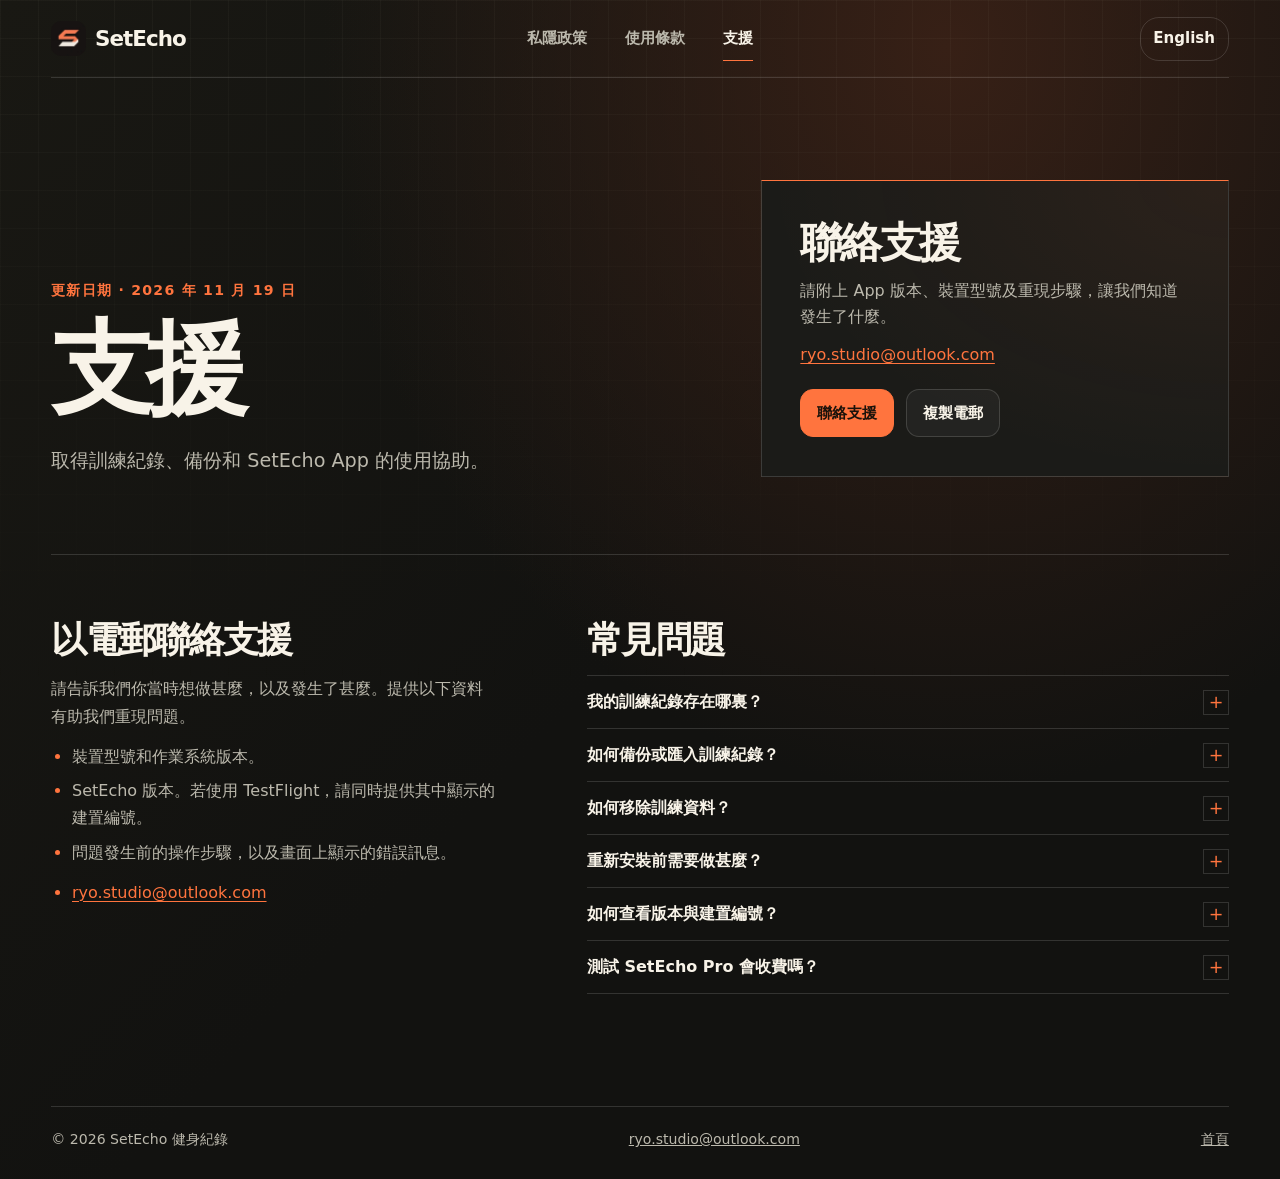
==== support.html @ 33960998 "Publish SetEcho support, privacy, and terms website" ====
<!doctype html>
<html lang="zh-Hant" data-motion="auto">
<head>
  <meta charset="utf-8">
  <meta name="viewport" content="width=device-width, initial-scale=1">
  <meta name="theme-color" content="#121210">
  <meta name="referrer" content="no-referrer">
  <meta http-equiv="Content-Security-Policy" content="default-src 'self'; script-src 'self'; style-src 'self'; img-src 'self'; object-src 'none'; base-uri 'none'; form-action 'none'">
  <meta name="description" content="取得訓練紀錄、備份和 SetEcho App 的使用協助。">
  <title>支援 | SetEcho</title>
  <link rel="canonical" href="https://asun7505.github.io/setecho-support/support.html">
  <link rel="alternate" hreflang="en" href="https://asun7505.github.io/setecho-support/en/support.html">
  <link rel="alternate" hreflang="zh-Hant" href="https://asun7505.github.io/setecho-support/support.html">
  <link rel="icon" href="./assets/icon.webp">
  <link rel="stylesheet" href="./assets/site.css">
  <link rel="stylesheet" href="./assets/legal.css">
  <script defer src="./assets/site.js"></script>
</head>
<body data-page="support">
  <a class="skip-link" href="#main">跳到主要內容</a>
  <header class="site-header shell">
    <a class="brand" href="index.html"><img src="./assets/icon.webp" width="35" height="35" alt=""><span>SetEcho</span></a>
    <nav class="site-nav" aria-label="主要導覽">
      <a href="privacy.html">私隱政策</a><a href="terms.html">使用條款</a><a href="support.html" aria-current="page">支援</a>
    </nav>
    <a class="language-link" href="./en/support.html" lang="en" hreflang="en">English</a>
  </header>
  <main id="main" tabindex="-1">
    <div class="support-hero shell"><div class="doc-intro enter"><p class="eyebrow"><time datetime="2026-11-19">更新日期 · 2026 年 11 月 19 日</time></p><h1>支援</h1><p>取得訓練紀錄、備份和 SetEcho App 的使用協助。</p></div>
      <aside class="contact-card enter">
        <h2>聯絡支援</h2>
        <p>請附上 App 版本、裝置型號及重現步驟，讓我們知道發生了什麼。</p>
        <p><a class="support-email" href="mailto:ryo.studio@outlook.com">ryo.studio@outlook.com</a></p>
        <div class="contact-actions">
          <a class="button button-primary" href="mailto:ryo.studio@outlook.com?subject=SetEcho%20Support">聯絡支援</a>
          <button class="button" type="button" data-copy-email="ryo.studio@outlook.com" data-copied="已複製電郵" data-copy-error="請手動複製上方電郵。" data-needs-script hidden>複製電郵</button>
        </div>
        <p class="copy-status" aria-live="polite" data-copy-status></p>
      </aside>
    </div>
    <div class="support-layout shell">
      <div class="support-info"><section class="doc-section" id="contact">
    <h2>以電郵聯絡支援</h2>
    <p>請告訴我們你當時想做甚麼，以及發生了甚麼。提供以下資料有助我們重現問題。</p>
    <ul><li>裝置型號和作業系統版本。</li><li>SetEcho 版本。若使用 TestFlight，請同時提供其中顯示的建置編號。</li><li>問題發生前的操作步驟，以及畫面上顯示的錯誤訊息。</li></ul>
    <ul class="doc-links"><li><a href="mailto:ryo.studio@outlook.com">ryo.studio@outlook.com</a></li></ul>
  </section></div>
      <section class="faq-list" aria-labelledby="faq-title"><h2 id="faq-title">常見問題</h2>
        <details><summary>我的訓練紀錄存在哪裏？</summary><p>SetEcho 將紀錄保存在你使用的裝置上。網頁預覽將紀錄保存在該瀏覽器。若要搬移紀錄，可在原本的裝置匯出 JSON 備份，再到另一部裝置匯入。</p></details><details><summary>如何備份或匯入訓練紀錄？</summary><p>前往「設定 → 備份」匯出 JSON 檔案。在另一部裝置或重新安裝後，打開同一選單，選取備份檔案以合併到個人紀錄。SetEcho 也支援匯入相容的 GymFixLab 備份。</p></details><details><summary>如何移除訓練資料？</summary><p>打開訓練紀錄或已儲存的草稿，展開訓練資訊，再選擇刪除。如要移除所有本機紀錄，可刪除 App 或清除瀏覽器中的 SetEcho 網站資料。若也要移除已匯出的備份，請另外刪除備份檔案。</p></details><details><summary>重新安裝前需要做甚麼？</summary><p>請先匯出備份，並確認可以在 SetEcho 以外的位置開啟檔案。重新安裝後，從「設定 → 備份」將檔案匯入。</p></details><details><summary>如何查看版本與建置編號？</summary><p>若安裝了測試版，可在 TestFlight 打開 SetEcho 頁面查看 App 版本和建置編號。在 iPhone 上，可從「設定 → 一般 → 關於本機」查看裝置型號與 iOS 版本。</p></details><details><summary>測試 SetEcho Pro 會收費嗎？</summary><p>SetEcho 1.1.0 的 TestFlight 版本提供免費的 Pro 模擬體驗。預覽解鎖只在這次開啟 App 期間有效。</p></details>
      </section>
    </div>
  </main>
  <footer class="site-footer shell">
    <span>© 2026 SetEcho 健身紀錄</span>
    <a href="mailto:ryo.studio@outlook.com">ryo.studio@outlook.com</a>
    <a href="./index.html">首頁</a>
  </footer>
</body>
</html>
---- assets/site.css ----
@view-transition {
  navigation: auto;
}

:root {
  color-scheme: dark;
  --bg: #121210;
  --panel: #1b1b18;
  --line: #ffffff24;
  --ink: #f8f3e8;
  --muted: #bcb9ad;
  --accent: #ff743e;
  --mint: #cee3ad;
  --max: 1200px;
  --radius: 24px;
  --font: Inter, "Segoe UI", "Noto Sans TC", "PingFang TC", "Microsoft JhengHei", system-ui, sans-serif;
}

* { box-sizing: border-box; }
[hidden] { display: none !important; }
html { scroll-behavior: smooth; }
body {
  margin: 0;
  background:
    radial-gradient(ellipse at 74% 4%, #372016 0%, transparent 39rem),
    linear-gradient(134deg, #191813, var(--bg) 52%);
  color: var(--ink);
  font: 1rem/1.65 var(--font);
  min-width: 0;
}
body::before {
  content: "";
  position: fixed;
  inset: 0;
  z-index: -1;
  pointer-events: none;
  background-image: linear-gradient(#faf3dd08 1px, transparent 1px), linear-gradient(90deg, #faf3dd08 1px, transparent 1px);
  background-size: 38px 38px;
  mask-image: linear-gradient(black, transparent 80%);
}
h1, h2, h3, p, ul, figure { margin: 0; }
button, input { font: inherit; }
button { cursor: pointer; }
a { color: inherit; }
img { max-width: 100%; display: block; }
::selection { background: var(--accent); color: #17120f; }
:focus-visible { outline: 2px solid var(--mint); outline-offset: 5px; }
:target { scroll-margin-top: 5rem; }

.shell {
  width: min(var(--max), calc(100% - clamp(30px, 8vw, 108px)));
  margin-inline: auto;
}
.skip-link {
  position: fixed;
  z-index: 10;
  top: .8rem;
  left: 1rem;
  transform: translateY(-160%);
  padding: .65rem 1rem;
  background: var(--ink);
  color: var(--bg);
}
.skip-link:focus { transform: translateY(0); }
.site-header {
  display: grid;
  grid-template-columns: 1fr auto 1fr;
  align-items: center;
  gap: 1rem;
  min-height: 78px;
  border-bottom: 1px solid var(--line);
}
.brand {
  display: inline-flex;
  align-items: center;
  gap: .55rem;
  justify-self: start;
  text-decoration: none;
  font-size: 1.34rem;
  font-weight: 760;
  letter-spacing: -.045em;
}
.brand img { width: 35px; height: 35px; border-radius: 10px; }
.site-nav { display: flex; align-items: center; gap: clamp(.9rem, 3vw, 2.7rem); }
.site-nav a, .language-link {
  min-height: 44px;
  display: inline-flex;
  align-items: center;
  text-decoration: none;
  white-space: nowrap;
  font-size: .94rem;
  font-weight: 600;
  color: var(--muted);
  transition: color .2s, background-color .2s, border-color .2s;
}
.site-nav a { border-bottom: 1px solid transparent; }
.site-nav a:hover, .site-nav a[aria-current] { color: var(--ink); border-color: var(--accent); }
.language-link {
  justify-self: end;
  padding-inline: .8rem;
  border: 1px solid var(--line);
  border-radius: 19px;
  color: var(--ink);
}
.language-link:hover { border-color: var(--accent); background: #f38a4820; }

.button-row, .contact-actions { display: flex; flex-wrap: wrap; gap: .65rem; }
.button {
  display: inline-flex;
  align-items: center;
  justify-content: center;
  text-align: center;
  min-height: 48px;
  padding: .65rem 1rem;
  color: var(--ink);
  background: #ffffff0a;
  border: 1px solid var(--line);
  border-radius: 13px;
  font-size: .96rem;
  font-weight: 700;
  line-height: 1.35;
  text-decoration: none;
  transition: transform .24s, background-color .24s, border-color .24s;
}
.button:hover { transform: translateY(-2px); background: #ffffff14; border-color: #f4c1a457; }
.button-primary { color: #1a120b; background: var(--accent); border-color: var(--accent); }
.button-primary:hover { background: #ff925e; border-color: #ff925e; }
.eyebrow { color: var(--accent); font-size: .88rem; font-weight: 700; letter-spacing: .09em; }
.enter { animation: rise-in .65s cubic-bezier(.2,.8,.2,1) both; }

.home-hero {
  display: grid;
  grid-template-columns: minmax(0, .88fr) minmax(0, 1.12fr);
  align-items: center;
  gap: clamp(1.5rem, 5vw, 5.6rem);
  padding-block: clamp(2.9rem, 7vw, 6.9rem) clamp(2.5rem, 6vw, 5.7rem);
}
.home-copy { min-width: 0; }
.home-copy h1 {
  margin-block: .65rem 1.15rem;
  font-size: clamp(3rem, 6.8vw, 6.1rem);
  line-height: .99;
  letter-spacing: -.075em;
  font-weight: 780;
}
.home-copy h1 span {
  display: inline-block;
  color: var(--accent);
  text-shadow: 0 0 46px #ff743e1d;
}
:lang(zh-Hant) .home-copy h1 { font-size: clamp(2.65rem, 5.8vw, 5.4rem); letter-spacing: -.055em; line-height: 1.105; }
.hero-intro { color: var(--muted); font-size: clamp(1.03rem,1.5vw,1.17rem); max-width: 34ch; margin-bottom: 1.6rem; }
:lang(zh-Hant) .hero-intro { max-width: 26rem; }

.demo {
  --scene: #ff874c;
  --scene-soft: #ff743e33;
  --yaw: 0deg;
  --roll: 0deg;
  overflow: hidden;
  isolation: isolate;
  min-width: 0;
  border: 1px solid #f7d3ac42;
  border-radius: var(--radius);
  box-shadow: 0 25px 78px #08070591, 0 0 58px #ff703214;
  background: #191814;
  animation-delay: .16s;
}
.demo[data-scene="backup"] { --scene: #cee3ad; --scene-soft: #b6e07b2c; }
.demo[data-scene="remove"] { --scene: #edd4b4; --scene-soft: #e9bb7d2d; }
.demo-viewport { height: clamp(350px, 41vw, 510px); position: relative; overflow: hidden; background: #141412; perspective: 900px; }
.demo-art {
  position: absolute;
  inset: 0;
  transform: rotateX(var(--roll)) rotateY(var(--yaw)) scale(1.08);
  transition: transform .3s cubic-bezier(.2,.8,.2,1), filter .5s;
  isolation: isolate;
}
.demo-art img {
  width: 100%;
  height: 100%;
  object-fit: cover;
  object-position: 56% 44%;
  animation: slow-float 8s ease-in-out infinite alternate;
  transition: filter .6s;
}
.demo[data-scene="backup"] img { filter: saturate(.8) brightness(1.12); }
.demo[data-scene="remove"] img { filter: saturate(.53) brightness(.88); }
.demo-art::after {
  content: "";
  position: absolute;
  inset: 0;
  background: linear-gradient(180deg,#12121045,transparent 30%,#121210b0 80%),radial-gradient(ellipse at 50% 45%,transparent 42%,#121210bd 97%);
  pointer-events: none;
}
.demo-orbits { position: absolute; inset: 9% 5% 17%; transform: rotate(-24deg); z-index: 1; opacity: .74; }
.demo-orbits i {
  position: absolute;
  inset: 4% 0;
  border: 1px solid var(--scene-soft);
  border-right-color: var(--scene);
  border-radius: 50%;
  transform: rotateX(35deg);
}
.demo-orbits i:nth-child(2) { inset: 12% 6%; border-right-color: var(--scene-soft); border-bottom-color: var(--scene); transform: rotate(-6deg) rotateX(38deg); }
.demo-orbits i:nth-child(3) { inset: 21% 12%; border-style: dashed; border-color: var(--scene-soft); transform: rotateX(39deg); }
.demo-orbits i::before {
  content: "";
  position: absolute;
  top: 15%;
  right: 10%;
  width: 6px;
  height: 6px;
  border-radius: 50%;
  background: var(--scene);
  box-shadow: 0 0 20px var(--scene);
  animation: glint 3.2s infinite alternate both;
}
.demo-orbits i:nth-child(2)::before { right: auto; left: 4%; top: 75%; animation-delay: 1.7s; }
.demo-orbits i:nth-child(3)::before { right: 17%; top: 15%; animation-delay: .65s; }
.demo-sweep {
  position: absolute;
  pointer-events: none;
  inset: 12% 12%;
  border-radius: 50%;
  opacity: .42;
  background: conic-gradient(from 0deg, transparent 0 80%, var(--scene-soft) 97%, transparent);
  mix-blend-mode: screen;
  animation: sweep 10s linear infinite;
}
.demo-top {
  position: absolute;
  z-index: 2;
  top: 1.1rem;
  left: 1.25rem;
  right: 1.25rem;
  display: flex;
  justify-content: space-between;
  align-items: baseline;
  gap: .7rem;
}
.demo-top h2 { font-size: .98rem; font-weight: 700; }
.demo-top span { font-size: .81rem; color: var(--ink); background: #151411bd; border: 1px solid var(--line); border-radius: 999px; padding: .14rem .55rem; }
.demo-readout {
  position: absolute;
  inset: auto 1rem 1rem;
  z-index: 2;
  min-height: 132px;
  padding: .72rem 1rem .85rem;
  overflow: hidden;
  isolation: isolate;
  border: 1px solid #fff2cc36;
  border-radius: 16px;
  background: #161512e3;
  backdrop-filter: blur(14px);
}
.readout-state { animation: rise-in .32s cubic-bezier(.18,.85,.25,1) both; }
.readout-state h3 { font-size: clamp(1.18rem,2.15vw,1.59rem); line-height: 1.22; letter-spacing: -.035em; margin-bottom: .2rem; }
.readout-state p { color: var(--muted); font-size: .92rem; }
.readout-state ul { display: flex; flex-wrap: wrap; gap: .33rem; padding: 0; list-style: none; margin-top: .55rem; }
.readout-state li { border: 1px solid var(--scene-soft); background: #ffffff06; border-radius: 6px; padding: .1rem .42rem; font-size: .8rem; color: var(--scene); }
.readout-bars { position: absolute; z-index: -1; right: 0; top: 0; bottom: 0; display: flex; align-items: center; gap: 3px; opacity: .24; mask-image: linear-gradient(90deg,transparent,black); }
.readout-bars i { width: 3px; height: 25%; background: var(--scene); transform-origin: center; animation: signal 2.8s infinite alternate ease-in-out; }
.readout-bars i:nth-child(2n) { height: 36%; animation-delay: -.8s; }
.readout-bars i:nth-child(3n) { height: 58%; animation-delay: -.4s; }
.readout-bars i:nth-child(5n) { height: 78%; animation-delay: -1.3s; }
.demo-console { display: flex; flex-wrap: wrap; justify-content: space-between; gap: .35rem .75rem; align-items: center; padding: .42rem .65rem; border-top: 1px solid var(--line); }
.demo-console:empty { display: none; }
.demo-controls { display: flex; flex-wrap: wrap; gap: .25rem; }
.demo-controls button, .motion-toggle {
  border: 1px solid transparent;
  min-height: 44px;
  padding: .35rem .58rem;
  color: var(--muted);
  font-size: .84rem;
  background: transparent;
  border-radius: 10px;
  font-weight: 680;
  transition: background-color .22s, color .22s, border-color .22s;
}
.demo-controls button:hover, .motion-toggle:hover { color: var(--ink); background: #ffffff10; }
.demo-controls button[aria-pressed="true"] { color: var(--scene); background: var(--scene-soft); border-color: var(--scene-soft); }
.motion-toggle { display: inline-flex; align-items: center; gap: .45rem; white-space: nowrap; }
.motion-toggle:disabled { cursor: default; }
.motion-symbol { width: .6rem; height: .65rem; border: solid currentColor; border-width: 0 2px; }
.motion-toggle[aria-pressed="true"] .motion-symbol { border-width: .34rem 0 .34rem .55rem; border-color: transparent transparent transparent currentColor; }

.shortcuts { padding-bottom: clamp(2.8rem,6vw,5rem); }
.shortcuts > h2 { font-size: clamp(1.22rem,2vw,1.6rem); margin-bottom: .9rem; letter-spacing: -.03em; }
.shortcut-grid { display: grid; grid-template-columns: repeat(3, minmax(0,1fr)); gap: 1rem; }
.shortcut {
  display: grid;
  grid-template-columns: auto 1fr;
  column-gap: .75rem;
  align-items: start;
  text-decoration: none;
  padding: clamp(1rem,1.85vw,1.55rem);
  border: 1px solid var(--line);
  border-radius: 15px;
  background: linear-gradient(128deg,#fcddb311,#f3e4cd04 66%);
  transition: transform .25s, border-color .25s;
}
.shortcut:hover { transform: translateY(-3px); border-color: #ff9b6480; }
.shortcut h3 { font-size: 1.11rem; font-weight: 690; }
.shortcut p { grid-column: 2; margin-top: .25rem; line-height: 1.53; color: var(--muted); font-size: .95rem; }
.shortcut-mark { width: 22px; height: 22px; margin-top: .12rem; border: 1px solid #ff945b; border-radius: 50%; position: relative; }
.shortcut-mark::before { content: ""; position: absolute; inset: 5px; border: 1px solid #ff945b; border-radius: 50%; }
.shortcut-mark.terms { transform: rotate(-12deg); border-radius: 4px; }
.shortcut-mark.terms::before { border-radius: 1px; border-width: 1px 0; inset: 6px 4px; }
.shortcut-mark.support { border-radius: 6px 9px 9px 0; }
.shortcut-mark.support::before { border-radius: 0; border-width: 1px 0; inset: 7px 4px; }

.site-footer {
  display: flex;
  align-items: baseline;
  flex-wrap: wrap;
  justify-content: space-between;
  gap: .35rem 1rem;
  padding-block: 1.3rem 1.7rem;
  border-top: 1px solid var(--line);
  font-size: .88rem;
  color: var(--muted);
}
.site-footer > a:hover { color: var(--ink); }
.copy-status:empty { display: none; }

@keyframes rise-in { from { opacity: 0; transform: translateY(13px); } to { opacity: 1; transform: none; } }
@keyframes slow-float { from { transform: scale(.995) translate(-.45%,-.2%); } to { transform: scale(1.035) translate(.7%,.7%); } }
@keyframes glint { 0%, 15% { opacity: .35; } 100% { opacity: 1; } }
@keyframes sweep { to { transform: rotate(360deg); } }
@keyframes signal { 0% { opacity: .5; transform: scaleY(.42); } 100% { opacity: .94; transform: scaleY(1.14); } }

@media (max-width: 860px) {
  .home-hero { grid-template-columns: 1fr; gap: 1.65rem; }
  .home-copy h1 { font-size: clamp(3.05rem, 11vw, 5rem); }
  :lang(zh-Hant) .home-copy h1 { font-size: clamp(2.65rem, 8.3vw, 4.5rem); }
  .demo-viewport { height: clamp(350px, 60vw, 465px); }
}
@media (max-width: 565px) {
  .site-header { grid-template-columns: 1fr auto; row-gap: 0; padding-top: .55rem; }
  .site-nav { grid-column: 1 / -1; grid-row: 2; justify-content: space-between; gap: .38rem; }
  .site-nav a { font-size: .92rem; }
  .demo { border-radius: 17px; }
  .demo-viewport { height: 350px; }
  .demo-top { inset: .8rem .8rem auto; }
  .demo-readout { inset: auto .65rem .65rem; }
  .shortcut-grid { grid-template-columns: 1fr; gap: .55rem; }
}
@media (max-width: 360px) {
  .demo-console { padding-inline: .4rem; }
  .demo-controls button, .motion-toggle { padding-inline: .41rem; }
}
html[data-motion="off"] { scroll-behavior: auto; }
html[data-motion="off"] .demo-art { transform: scale(1.08); }
html[data-motion="off"] .demo-orbits i::before,
html[data-motion="off"] .demo-art img,
html[data-motion="off"] .demo-sweep,
html[data-motion="off"] .readout-bars i { animation-play-state: paused; }
html[data-motion="off"] .enter, html[data-motion="off"] .readout-state { animation: none; }
@media (prefers-reduced-motion: reduce) {
  html { scroll-behavior: auto; }
  *, *::before, *::after, ::view-transition-old(root), ::view-transition-new(root) {
    animation-duration: .01ms !important;
    animation-iteration-count: 1 !important;
    transition-duration: .01ms !important;
  }
  .demo-art, .button:hover, .shortcut:hover { transform: none; }
}
---- assets/legal.css ----
.doc-hero,
.support-hero {
  display: grid;
  align-items: end;
  gap: clamp(2rem, 6vw, 5.5rem);
  padding-block: clamp(3.25rem, 8vw, 7.5rem) clamp(2.5rem, 6vw, 5.25rem);
}

.doc-hero {
  grid-template-columns: minmax(0, 1fr) minmax(10rem, 17rem);
}

.support-hero {
  grid-template-columns: minmax(0, 1.15fr) minmax(18rem, 0.85fr);
}

.doc-intro {
  min-width: 0;
}

.doc-intro h1 {
  max-inline-size: 13ch;
  margin: 0;
  color: var(--ink);
  font-size: clamp(3.25rem, 8vw, 7rem);
  font-weight: 800;
  letter-spacing: -0.075em;
  line-height: 0.94;
  text-wrap: balance;
}

.doc-intro > p:not(.eyebrow):not(.doc-kicker) {
  max-inline-size: 60ch;
  margin-block: clamp(1.2rem, 3vw, 1.8rem) 0;
  color: var(--muted);
  font-size: clamp(1rem, 2vw, 1.2rem);
  line-height: 1.6;
  text-wrap: pretty;
}

.doc-intro .eyebrow,
.doc-intro .doc-kicker {
  margin-block: 0 1.2rem;
}

.doc-index-mark {
  position: relative;
  display: grid;
  min-height: 8rem;
  align-content: end;
  justify-items: start;
  gap: 0.4rem;
  padding: 1rem 1.2rem;
  border-inline-start: 1px solid var(--accent);
  color: var(--muted);
  background:
    linear-gradient(180deg, transparent, var(--bg) 85%),
    repeating-linear-gradient(90deg, var(--line) 0 1px, transparent 1px 1.25rem),
    repeating-linear-gradient(0deg, var(--line) 0 1px, transparent 1px 1.25rem);
  background-position: left bottom;
  line-height: 1.4;
}

.doc-index-mark > * {
  margin: 0;
}

.doc-index-mark :is(strong, time) {
  color: var(--ink);
}

.doc-layout,
.support-layout {
  display: grid;
  align-items: start;
  border-block-start: 1px solid var(--line);
  padding-block: clamp(2rem, 5vw, 4.25rem) clamp(4rem, 9vw, 7rem);
}

.doc-layout {
  grid-template-columns: minmax(10rem, 14rem) minmax(0, 1fr);
  gap: clamp(2rem, 7vw, 7rem);
}

.doc-sidebar {
  position: sticky;
  top: var(--header-offset, 6rem);
  min-width: 0;
}

.doc-nav {
  display: grid;
  align-content: start;
  gap: 0.2rem;
}

.doc-nav :is(h2, p) {
  margin: 0 0 0.6rem;
  color: var(--muted);
  font-size: 0.78rem;
  font-weight: 650;
  letter-spacing: 0.12em;
  line-height: 1.4;
  text-transform: uppercase;
}

.doc-nav :is(ul, ol) {
  display: grid;
  gap: 0.2rem;
  margin: 0;
  padding: 0;
  list-style: none;
}

.doc-toc-link {
  display: flex;
  min-height: 2.75rem;
  align-items: center;
  padding: 0.45rem 0.75rem;
  border-inline-start: 1px solid var(--line);
  color: var(--muted);
  font-size: 0.94rem;
  line-height: 1.35;
  text-decoration: none;
  transition: color 180ms ease, background-color 180ms ease;
}

.doc-toc-link:hover,
.doc-toc-link[aria-current="location"] {
  border-inline-start-color: var(--accent);
  color: var(--ink);
  background-color: color-mix(in srgb, var(--accent) 9%, transparent);
}

.doc-content {
  min-width: 0;
  max-width: 47rem;
}

.doc-section {
  scroll-margin-top: calc(var(--header-offset, 6rem) + 1rem);
}

.doc-section + .doc-section {
  margin-block-start: clamp(1.75rem, 4vw, 3rem);
  padding-block-start: clamp(1.75rem, 4vw, 3rem);
  border-block-start: 1px solid var(--line);
}

.doc-section h2,
.faq-list > h2 {
  margin: 0 0 0.9rem;
  color: var(--ink);
  font-size: clamp(1.5rem, 3vw, 2.25rem);
  font-weight: 730;
  letter-spacing: -0.045em;
  line-height: 1.18;
  text-wrap: balance;
}

.doc-section h3 {
  color: var(--ink);
  font-size: 1.125rem;
  line-height: 1.4;
}

.doc-section :is(p, ul, ol),
.faq-list details p {
  margin: 0;
  color: var(--muted);
  font-size: 1rem;
  line-height: 1.7;
  overflow-wrap: anywhere;
}

.doc-section :is(p, ul, ol) + :is(p, ul, ol) {
  margin-block-start: 0.8rem;
}

.doc-section :is(ul, ol) {
  padding-inline-start: 1.3rem;
}

.doc-section li + li {
  margin-block-start: 0.45rem;
}

.doc-section li::marker {
  color: var(--accent);
}

.doc-section a,
.faq-list a,
.contact-card p a {
  color: var(--accent);
  text-decoration-line: underline;
  text-decoration-thickness: 1px;
  text-underline-offset: 0.18em;
}

.doc-section a:hover,
.faq-list a:hover,
.contact-card p a:hover {
  color: var(--ink);
}

.legal-callout {
  margin-block: 1rem;
  padding: 1rem 1.2rem;
  border-inline-start: 2px solid var(--accent);
  color: var(--ink);
  background-color: color-mix(in srgb, var(--accent) 8%, var(--panel));
}

.contact-card {
  min-width: 0;
  padding: clamp(1.4rem, 4vw, 2.4rem);
  border: 1px solid var(--line);
  border-block-start-color: var(--accent);
  background:
    radial-gradient(ellipse at 100% 0%, #ff743e12, transparent 70%),
    var(--panel);
}

.contact-card h2 {
  margin: 0;
  color: var(--ink);
  font-size: clamp(1.65rem, 3.3vw, 2.7rem);
  font-weight: 730;
  letter-spacing: -0.055em;
  line-height: 1.08;
  text-wrap: balance;
}

.contact-card p {
  margin-block: 0.8rem 0;
  color: var(--muted);
  line-height: 1.6;
  overflow-wrap: anywhere;
}

.contact-actions {
  display: flex;
  flex-wrap: wrap;
  align-items: center;
  gap: 0.75rem;
  margin-block-start: 1.35rem;
}

.contact-actions .button {
  max-inline-size: 100%;
  overflow-wrap: anywhere;
}

.support-layout {
  grid-template-columns: minmax(0, 0.82fr) minmax(0, 1.18fr);
  gap: clamp(2rem, 7vw, 6rem);
}

.support-info,
.faq-list {
  min-width: 0;
}

.faq-list details {
  border-block-start: 1px solid var(--line);
}

.faq-list details:last-child {
  border-block-end: 1px solid var(--line);
}

.faq-list summary {
  display: grid;
  grid-template-columns: minmax(0, 1fr) auto;
  min-height: 3.25rem;
  align-items: center;
  gap: 1rem;
  padding-block: 0.8rem;
  color: var(--ink);
  font-size: 1rem;
  font-weight: 670;
  line-height: 1.4;
  list-style: none;
  cursor: pointer;
}

.faq-list summary::-webkit-details-marker {
  display: none;
}

.faq-list summary::after {
  display: grid;
  box-sizing: border-box;
  width: 1.6rem;
  height: 1.6rem;
  place-items: center;
  border: 1px solid var(--line);
  color: var(--accent);
  content: "+";
  font-size: 1.1rem;
  font-weight: 400;
  line-height: 1;
}

.faq-list details[open] > summary::after {
  border-color: var(--accent);
  content: "−";
}

.faq-list summary:hover {
  color: var(--accent);
}

.faq-list details p {
  max-width: 60ch;
  padding: 0 1.85rem 1rem 0;
}

.doc-toc-link:focus-visible,
.faq-list summary:focus-visible,
.doc-section a:focus-visible,
.contact-card a:focus-visible,
.faq-list a:focus-visible {
  outline: 2px solid var(--accent);
  outline-offset: 3px;
}

@media (max-width: 760px) {
  .doc-hero,
  .support-hero,
  .doc-layout,
  .support-layout {
    grid-template-columns: minmax(0, 1fr);
  }

  .doc-hero,
  .support-hero {
    gap: clamp(1.75rem, 6vw, 3rem);
  }

  .doc-index-mark {
    min-height: 0;
  }

  .doc-sidebar {
    position: static;
  }

  .doc-nav :is(ul, ol) {
    grid-template-columns: repeat(2, minmax(0, 1fr));
    column-gap: 0.55rem;
  }
}

@media (max-width: 380px) {
  .doc-intro h1 {
    font-size: clamp(2.75rem, 12vw, 3.25rem);
  }

  .doc-nav :is(ul, ol) {
    grid-template-columns: minmax(0, 1fr);
  }
}

@media (prefers-reduced-motion: reduce) {
  .doc-toc-link {
    transition: none;
  }
}
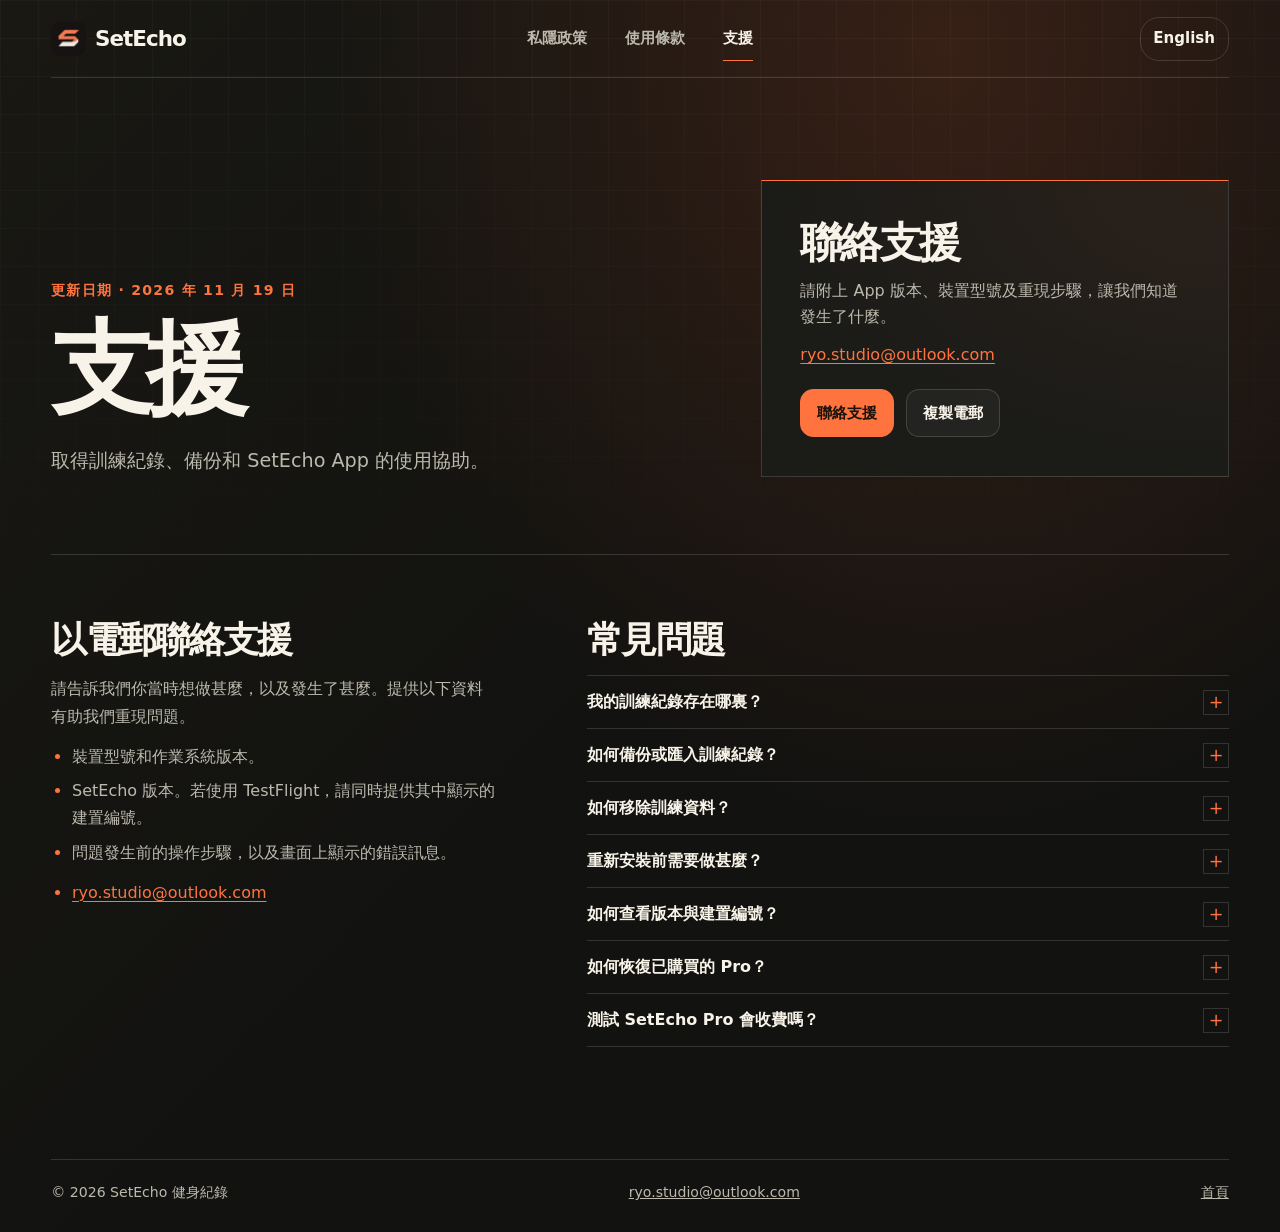
==== commit abd14fa7: "Document SetEcho Pro purchases and RevenueCat privacy" ====
--- a/support.html
+++ b/support.html
@@ -46,7 +46,7 @@
     <ul class="doc-links"><li><a href="mailto:ryo.studio@outlook.com">ryo.studio@outlook.com</a></li></ul>
   </section></div>
       <section class="faq-list" aria-labelledby="faq-title"><h2 id="faq-title">常見問題</h2>
-        <details><summary>我的訓練紀錄存在哪裏？</summary><p>SetEcho 將紀錄保存在你使用的裝置上。網頁預覽將紀錄保存在該瀏覽器。若要搬移紀錄，可在原本的裝置匯出 JSON 備份，再到另一部裝置匯入。</p></details><details><summary>如何備份或匯入訓練紀錄？</summary><p>前往「設定 → 備份」匯出 JSON 檔案。在另一部裝置或重新安裝後，打開同一選單，選取備份檔案以合併到個人紀錄。SetEcho 也支援匯入相容的 GymFixLab 備份。</p></details><details><summary>如何移除訓練資料？</summary><p>打開訓練紀錄或已儲存的草稿，展開訓練資訊，再選擇刪除。如要移除所有本機紀錄，可刪除 App 或清除瀏覽器中的 SetEcho 網站資料。若也要移除已匯出的備份，請另外刪除備份檔案。</p></details><details><summary>重新安裝前需要做甚麼？</summary><p>請先匯出備份，並確認可以在 SetEcho 以外的位置開啟檔案。重新安裝後，從「設定 → 備份」將檔案匯入。</p></details><details><summary>如何查看版本與建置編號？</summary><p>若安裝了測試版，可在 TestFlight 打開 SetEcho 頁面查看 App 版本和建置編號。在 iPhone 上，可從「設定 → 一般 → 關於本機」查看裝置型號與 iOS 版本。</p></details><details><summary>測試 SetEcho Pro 會收費嗎？</summary><p>SetEcho 1.1.0 的 TestFlight 版本提供免費的 Pro 模擬體驗。預覽解鎖只在這次開啟 App 期間有效。</p></details>
+        <details><summary>我的訓練紀錄存在哪裏？</summary><p>SetEcho 將紀錄保存在你使用的裝置上。網頁預覽將紀錄保存在該瀏覽器。若要搬移紀錄，可在原本的裝置匯出 JSON 備份，再到另一部裝置匯入。</p></details><details><summary>如何備份或匯入訓練紀錄？</summary><p>前往「設定 → 備份」匯出 JSON 檔案。在另一部裝置或重新安裝後，打開同一選單，選取備份檔案以合併到個人紀錄。SetEcho 也支援匯入相容的 GymFixLab 備份。</p></details><details><summary>如何移除訓練資料？</summary><p>打開訓練紀錄或已儲存的草稿，展開訓練資訊，再選擇刪除。如要移除所有本機紀錄，可刪除 App 或清除瀏覽器中的 SetEcho 網站資料。若也要移除已匯出的備份，請另外刪除備份檔案。</p></details><details><summary>重新安裝前需要做甚麼？</summary><p>請先匯出備份，並確認可以在 SetEcho 以外的位置開啟檔案。重新安裝後，從「設定 → 備份」將檔案匯入。</p></details><details><summary>如何查看版本與建置編號？</summary><p>若安裝了測試版，可在 TestFlight 打開 SetEcho 頁面查看 App 版本和建置編號。在 iPhone 上，可從「設定 → 一般 → 關於本機」查看裝置型號與 iOS 版本。</p></details><details><summary>如何恢復已購買的 Pro？</summary><p>在 iOS App 打開 SetEcho Pro，選擇「恢復購買」。請使用當初購買時的 Apple 帳戶。如需恢復訓練紀錄，請另外匯入訓練備份。</p></details><details><summary>測試 SetEcho Pro 會收費嗎？</summary><p>若你使用的 TestFlight 版本提供 Apple App 內購買，交易會在 Apple 的沙盒測試環境執行，不會收費。沙盒購買只用於測試。</p></details>
       </section>
     </div>
   </main>
